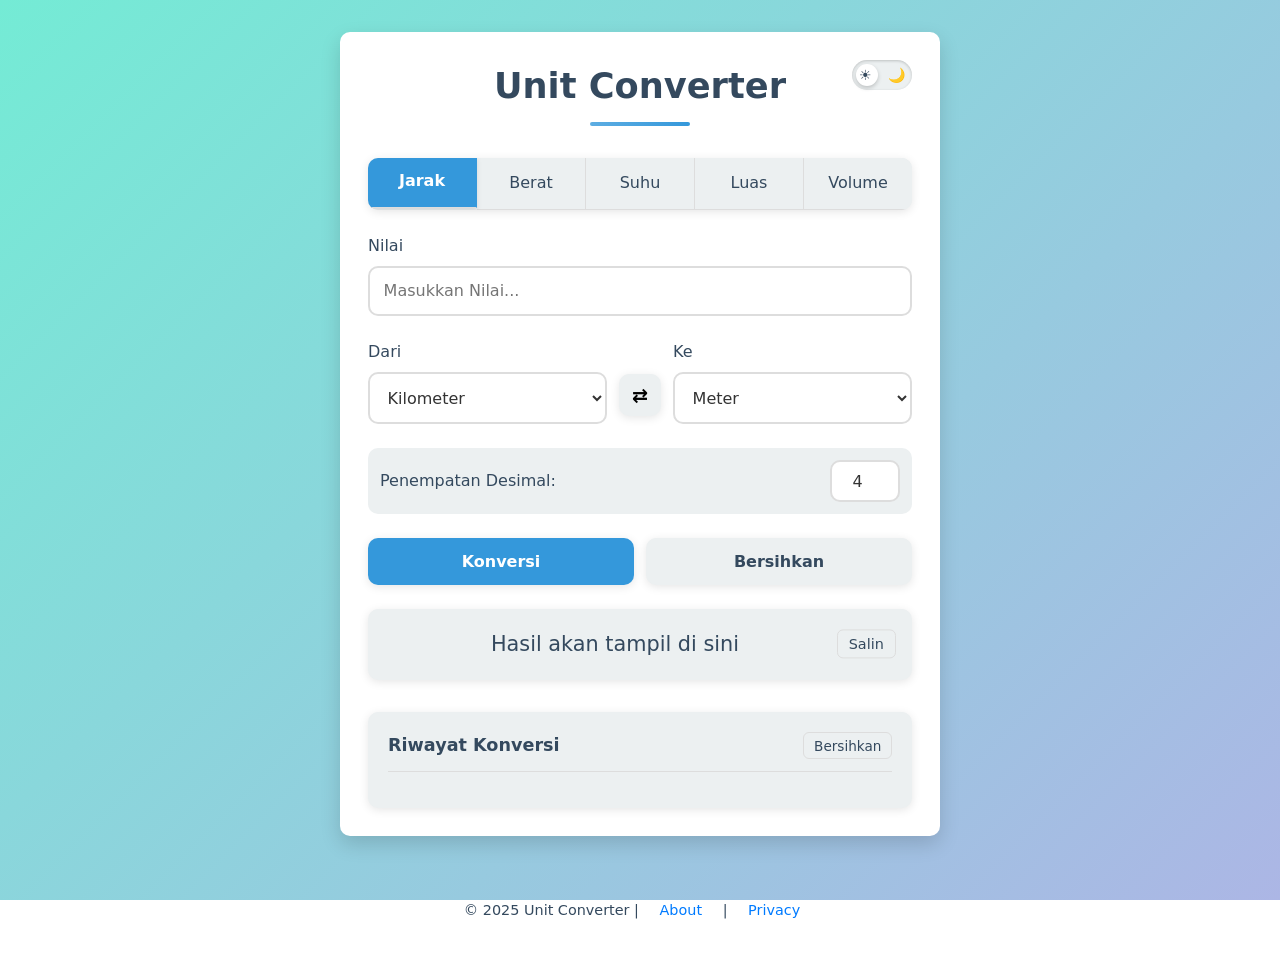
==== public/index.html @ 8bf294b3 "update about and privacy" ====
<!DOCTYPE html>
<html lang="en">
    <head>
        <meta charset="UTF-8">
        <meta name="viewport" content="width=device-width, initial-scale=1.0">
        <meta name="theme-color" content="#74ebd5">
        <meta name="description" content="Unit Converter - Convert between distance, weight, temperature, area, and volume units">
        <title>Unit Converter</title>
        <link rel="stylesheet" href="/style.css">
        <link rel="manifest" href="manifest.json">
        <link rel="icon" type="image/png" href="favicon.png">
    </head>
    <body>
        <div class="container">
            <header>
                <h1>Unit Converter</h1>
                <div class="theme-toggle-container">
                    <label class="theme-switch">
                        <input type="checkbox" id="themeToggle" onchange="toggleTheme()">
                        <span class="slider round"></span>
                        <span class="theme-icon light">☀️</span>
                        <span class="theme-icon dark">🌙</span>
                    </label>
                </div>
            </header>

            <div class="unit-tabs">
                <div class="unit-tab active" data-tab="distance">Jarak</div>
                <div class="unit-tab" data-tab="weight">Berat</div>
                <div class="unit-tab" data-tab="temperature">Suhu</div>
                <div class="unit-tab" data-tab="area">Luas</div>
                <div class="unit-tab" data-tab="volume">Volume</div>
            </div>
            
            <!-- Distance Converter -->
            <div class="converter-container active" id="distance-converter">
                <div class="input-group">
                    <label for="distanceValue">Nilai</label>
                    <input type="number" id="distanceValue" placeholder="Masukkan Nilai..." step="any">
                </div>

                <div class="units-row">
                    <div class="input-group">
                        <label for="distanceFromUnit">Dari</label>
                        <select id="distanceFromUnit">
                            <option value="km">Kilometer</option>
                            <option value="m">Meter</option>
                            <option value="cm">Sentimeter</option>
                            <option value="mm">Milimeter</option>
                            <option value="µm">Mikrometer</option>
                            <option value="nm">Nanometer</option>
                            <option value="mi">Mil</option>
                            <option value="nmi">Mil Laut</option>
                            <option value="yd">Yard</option>
                            <option value="ft">Kaki</option>
                            <option value="in">Inci</option>
                        </select>
                    </div>

                    <button class="swap-btn" onclick="swapUnits('distance')" aria-label="Tukar Unit">
                        <span class="swap-icon">⇄</span>
                    </button>

                    <div class="input-group">
                        <label for="distanceToUnit">Ke</label>
                        <select id="distanceToUnit">
                            <option value="km">Kilometer</option>
                            <option value="m" selected>Meter</option>
                            <option value="cm">Sentimeter</option>
                            <option value="mm">Milimeter</option>
                            <option value="µm">Mikrometer</option>
                            <option value="nm">Nanometer</option>
                            <option value="mi">Mil</option>
                            <option value="nmi">Mil Laut</option>
                            <option value="yd">Yard</option>
                            <option value="ft">Kaki</option>
                            <option value="in">Inci</option>
                        </select>
                    </div>
                </div>

                <div class="precision-control">
                    <label for="distancePrecision">Penempatan Desimal:</label>
                    <input type="number" id="distancePrecision" value="4" min="0" max="10">
                </div>

                <div class="button-group">
                    <button class="btn convert-btn" onclick="convert('distance')">Konversi</button>
                    <button class="btn clear-btn" onclick="clearInputs('distance')">Bersihkan</button>
                </div>

                <div class="result-container">
                    <div class="result" id="distanceResult">Hasil akan tampil di sini</div>
                    <button class="copy-btn" onclick="copyResult('distanceResult')">Salin</button>
                </div>

                <div class="history">
                    <div class="history-header">
                        <h3>Riwayat Konversi</h3>
                        <button class="clear-history-btn" onclick="clearHistory('distance')">Bersihkan</button>
                    </div>
                    <div id="distanceHistory" class="history-list"></div>
                </div>
            </div>

            <!-- Weight Converter -->
            <div class="converter-container" id="weight-converter">
                <div class="input-group">
                    <label for="weightValue">Nilai</label>
                    <input type="number" id="weightValue" placeholder="Masukkan Nilai..." step="any">
                </div>

                <div class="units-row">
                    <div class="input-group">
                        <label for="weightFromUnit">Dari</label>
                        <select id="weightFromUnit">
                            <option value="t">Ton</option>
                            <option value="kg">Kilogram</option>
                            <option value="g">Gram</option>
                            <option value="mg">Miligram</option>
                            <option value="lb">Pon</option>
                            <option value="oz">Ons</option>
                            <option value="st">Stone</option>
                            <option value="ct">Karat</option>
                            <option value="gr">Grain</option>
                        </select>
                    </div>

                    <button class="swap-btn" onclick="swapUnits('weight')" aria-label="Tukar Unit">
                        <span class="swap-icon">⇄</span>
                    </button>

                    <div class="input-group">
                        <label for="weightToUnit">Ke</label>
                        <select id="weightToUnit">
                            <option value="t">Ton</option>
                            <option value="kg" selected>Kilogram</option>
                            <option value="g">Gram</option>
                            <option value="mg">Miligram</option>
                            <option value="lb">Pon</option>
                            <option value="oz">Ons</option>
                            <option value="st">Stone</option>
                            <option value="ct">Karat</option>
                            <option value="gr">Grain</option>
                        </select>
                    </div>
                </div>

                <div class="precision-control">
                    <label for="weightPrecision">Penempatan Desimal:</label>
                    <input type="number" id="weightPrecision" value="4" min="0" max="10">
                </div>

                <div class="button-group">
                    <button class="btn convert-btn" onclick="convert('weight')">Konversi</button>
                    <button class="btn clear-btn" onclick="clearInputs('weight')">Bersihkan</button>
                </div>

                <div class="result-container">
                    <div class="result" id="weightResult">Hasil akan tampil di sini</div>
                    <button class="copy-btn" onclick="copyResult('weightResult')">Salin</button>
                </div>

                <div class="history">
                    <div class="history-header">
                        <h3>Riwayat Konversi</h3>
                        <button class="clear-history-btn" onclick="clearHistory('weight')">Bersihkan</button>
                    </div>
                    <div id="weightHistory" class="history-list"></div>
                </div>
            </div>

            <!-- Temperature Converter -->
            <div class="converter-container" id="temperature-converter">
                <div class="input-group">
                    <label for="temperatureValue">Nilai</label>
                    <input type="number" id="temperatureValue" placeholder="Masukkan Nilai..." step="any">
                </div>

                <div class="units-row">
                    <div class="input-group">
                        <label for="temperatureFromUnit">Dari</label>
                        <select id="temperatureFromUnit">
                            <option value="c">Celsius</option>
                            <option value="f">Fahrenheit</option>
                            <option value="k">Kelvin</option>
                        </select>
                    </div>

                    <button class="swap-btn" onclick="swapUnits('temperature')" aria-label="Tukar Unit">
                        <span class="swap-icon">⇄</span>
                    </button>

                    <div class="input-group">
                        <label for="temperatureToUnit">Ke</label>
                        <select id="temperatureToUnit">
                            <option value="c">Celsius</option>
                            <option value="f" selected>Fahrenheit</option>
                            <option value="k">Kelvin</option>
                        </select>
                    </div>
                </div>

                <div class="precision-control">
                    <label for="temperaturePrecision">Penempatan Desimal:</label>
                    <input type="number" id="temperaturePrecision" value="4" min="0" max="10">
                </div>

                <div class="button-group">
                    <button class="btn convert-btn" onclick="convert('temperature')">Konversi</button>
                    <button class="btn clear-btn" onclick="clearInputs('temperature')">Bersihkan</button>
                </div>

                <div class="result-container">
                    <div class="result" id="temperatureResult">Hasil akan tampil di sini</div>
                    <button class="copy-btn" onclick="copyResult('temperatureResult')">Salin</button>
                </div>

                <div class="history">
                    <div class="history-header">
                        <h3>Riwayat Konversi</h3>
                        <button class="clear-history-btn" onclick="clearHistory('temperature')">Bersihkan</button>
                    </div>
                    <div id="temperatureHistory" class="history-list"></div>
                </div>
            </div>

            <!-- Area Converter -->
            <div class="converter-container" id="area-converter">
                <div class="input-group">
                    <label for="areaValue">Nilai</label>
                    <input type="number" id="areaValue" placeholder="Masukkan Nilai..." step="any">
                </div>

                <div class="units-row">
                    <div class="input-group">
                        <label for="areaFromUnit">Dari</label>
                        <select id="areaFromUnit">
                            <option value="km2">Kilometer Persegi</option>
                            <option value="m2">Meter Persegi</option>
                            <option value="cm2">Sentimeter Persegi</option>
                            <option value="mm2">Milimeter Persegi</option>
                            <option value="ha">Hektar</option>
                            <option value="acre">Acre</option>
                            <option value="ft2">Kaki Persegi</option>
                            <option value="in2">Inci Persegi</option>
                            <option value="yd2">Yard Persegi</option>
                        </select>
                    </div>

                    <button class="swap-btn" onclick="swapUnits('area')" aria-label="Tukar Unit">
                        <span class="swap-icon">⇄</span>
                    </button>

                    <div class="input-group">
                        <label for="areaToUnit">Ke</label>
                        <select id="areaToUnit">
                            <option value="km2">Kilometer Persegi</option>
                            <option value="m2" selected>Meter Persegi</option>
                            <option value="cm2">Sentimeter Persegi</option>
                            <option value="mm2">Milimeter Persegi</option>
                            <option value="ha">Hektar</option>
                            <option value="acre">Acre</option>
                            <option value="ft2">Kaki Persegi</option>
                            <option value="in2">Inci Persegi</option>
                            <option value="yd2">Yard Persegi</option>
                        </select>
                    </div>
                </div>

                <div class="precision-control">
                    <label for="areaPrecision">Penempatan Desimal:</label>
                    <input type="number" id="areaPrecision" value="4" min="0" max="10">
                </div>

                <div class="button-group">
                    <button class="btn convert-btn" onclick="convert('area')">Konversi</button>
                    <button class="btn clear-btn" onclick="clearInputs('area')">Bersihkan</button>
                </div>

                <div class="result-container">
                    <div class="result" id="areaResult">Hasil akan tampil di sini</div>
                    <button class="copy-btn" onclick="copyResult('areaResult')">Salin</button>
                </div>

                <div class="history">
                    <div class="history-header">
                        <h3>Riwayat Konversi</h3>
                        <button class="clear-history-btn" onclick="clearHistory('area')">Bersihkan</button>
                    </div>
                    <div id="areaHistory" class="history-list"></div>
                </div>
            </div>

            <!-- Volume Converter -->
            <div class="converter-container" id="volume-converter">
                <div class="input-group">
                    <label for="volumeValue">Nilai</label>
                    <input type="number" id="volumeValue" placeholder="Masukkan Nilai..." step="any">
                </div>

                <div class="units-row">
                    <div class="input-group">
                        <label for="volumeFromUnit">Dari</label>
                        <select id="volumeFromUnit">
                            <option value="m3">Meter Kubik</option>
                            <option value="cm3">Sentimeter Kubik</option>
                            <option value="mm3">Milimeter Kubik</option>
                            <option value="l">Liter</option>
                            <option value="ml">Mililiter</option>
                            <option value="gal">Galon</option>
                            <option value="qt">Quart</option>
                            <option value="pt">Pint</option>
                            <option value="fl_oz">Ons Cair</option>
                        </select>
                    </div>

                    <button class="swap-btn" onclick="swapUnits('volume')" aria-label="Tukar Unit">
                        <span class="swap-icon">⇄</span>
                    </button>

                    <div class="input-group">
                        <label for="volumeToUnit">Ke</label>
                        <select id="volumeToUnit">
                            <option value="m3">Meter Kubik</option>
                            <option value="cm3">Sentimeter Kubik</option>
                            <option value="mm3">Milimeter Kubik</option>
                            <option value="l" selected>Liter</option>
                            <option value="ml">Mililiter</option>
                            <option value="gal">Galon</option>
                            <option value="qt">Quart</option>
                            <option value="pt">Pint</option>
                            <option value="fl_oz">Ons Cair</option>
                        </select>
                    </div>
                </div>

                <div class="precision-control">
                    <label for="volumePrecision">Penempatan Desimal:</label>
                    <input type="number" id="volumePrecision" value="4" min="0" max="10">
                </div>

                <div class="button-group">
                    <button class="btn convert-btn" onclick="convert('volume')">Konversi</button>
                    <button class="btn clear-btn" onclick="clearInputs('volume')">Bersihkan</button>
                </div>

                <div class="result-container">
                    <div class="result" id="volumeResult">Hasil akan tampil di sini</div>
                    <button class="copy-btn" onclick="copyResult('volumeResult')">Salin</button>
                </div>

                <div class="history">
                    <div class="history-header">
                        <h3>Riwayat Konversi</h3>
                        <button class="clear-history-btn" onclick="clearHistory('volume')">Bersihkan</button>
                    </div>
                    <div id="volumeHistory" class="history-list"></div>
                </div>
            </div>
        </div>

        <footer class="footer">
            <p>© 2025 Unit Converter | <a href="/public/about.html" class="footer-link">About</a> | <a href="/public/privacy.html" class="footer-link">Privacy</a></p>
        </footer>

        <script src="/script.js"></script>
    </body>
</html>
---- style.css ----
:root {
    /* Color palette */
    --primary: #3498db;
    --primary-dark: #2980b9;
    --primary-light: #5dade2;
    --secondary: #2ecc71;
    --secondary-dark: #27ae60;
    --light: #ecf0f1;
    --light-hover: #dce3e3;
    --dark: #34495e;
    --dark-hover: #2c3e50;
    --danger: #e74c3c;
    --warning: #f39c12;
    --success: #27ae60;
    
    /* Component styling */
    --radius: 10px;
    --radius-sm: 6px;
    --shadow: 0 8px 20px rgba(0, 0, 0, 0.15);
    --shadow-sm: 0 2px 10px rgba(0, 0, 0, 0.1);
    --transition: all 0.3s ease;
    
    /* Backgrounds and text */
    --body-bg: linear-gradient(135deg, #74ebd5, #acb6e5);
    --container-bg: #ffffff;
    --text-color: #333333;
    --border-color: #dddddd;
    --card-shadow: 0 4px 12px rgba(0, 0, 0, 0.08);
    --focus-ring: 0 0 0 3px rgba(52, 152, 219, 0.4);
}

.dark-theme {
    --primary: #5dade2;
    --primary-dark: #3498db;
    --primary-light: #85c1e9;
    --secondary: #2ecc71;
    --secondary-dark: #27ae60;
    --light: #2c3e50;
    --light-hover: #34495e;
    --dark: #ecf0f1;
    --dark-hover: #bdc3c7;
    --body-bg: linear-gradient(135deg, #1a1a2e, #16213e);
    --container-bg: #242c3b;
    --text-color: #f1f1f1;
    --border-color: #4a5568;
    --card-shadow: 0 4px 12px rgba(0, 0, 0, 0.2);
    --focus-ring: 0 0 0 3px rgba(93, 173, 226, 0.5);
}

/* Core styling */
* {
    box-sizing: border-box;
    margin: 0;
    padding: 0;
    font-family: 'Segoe UI', system-ui, -apple-system, sans-serif;
}

html {
    font-size: 16px;
    scroll-behavior: smooth;
}

body {
    background: var(--body-bg);
    background-attachment: fixed;
    min-height: 100vh;
    padding: 2rem 1rem;
    display: flex;
    flex-direction: column;
    justify-content: center;
    align-items: center;
    color: var(--text-color);
    line-height: 1.5;
    transition: background 0.5s ease;
}

.container {
    background-color: var(--container-bg);
    border-radius: var(--radius);
    box-shadow: var(--shadow);
    width: 100%;
    max-width: 600px;
    padding: 1.75rem;
    margin-bottom: 1.5rem;
    transition: background-color 0.3s ease, box-shadow 0.3s ease;
}

/* Header styling */
header {
    display: flex;
    justify-content: space-between;
    align-items: center;
    margin-bottom: 2rem;
    position: relative;
}

h1 {
    color: var(--dark);
    text-align: center;
    font-size: 2.2rem;
    position: relative;
    padding-bottom: 0.8rem;
    margin: 0 auto;
    font-weight: 600;
    transition: color 0.3s ease;
}

h1::after {
    content: '';
    position: absolute;
    bottom: 0;
    left: 50%;
    transform: translateX(-50%);
    width: 100px;
    height: 4px;
    background: linear-gradient(90deg, var(--primary-light), var(--primary));
    border-radius: 2px;
    transition: background 0.3s ease;
}

/* Theme Toggle Switch */
.theme-toggle-container {
    position: absolute;
    right: 0;
    top: 0;
}

.theme-switch {
    position: relative;
    display: inline-block;
    width: 60px;
    height: 30px;
}

.theme-switch input {
    opacity: 0;
    width: 0;
    height: 0;
}

.slider {
    position: absolute;
    cursor: pointer;
    top: 0;
    left: 0;
    right: 0;
    bottom: 0;
    background-color: var(--light);
    transition: .4s;
    box-shadow: inset 0 1px 3px rgba(0, 0, 0, 0.2);
}

.slider:before {
    position: absolute;
    content: "";
    height: 22px;
    width: 22px;
    left: 4px;
    bottom: 4px;
    background-color: white;
    transition: .4s;
    box-shadow: 0 2px 4px rgba(0, 0, 0, 0.2);
}

input:checked + .slider {
    background-color: var(--dark-hover);
}

input:focus + .slider {
    box-shadow: inset 0 1px 3px rgba(0, 0, 0, 0.2), var(--focus-ring);
}

input:checked + .slider:before {
    transform: translateX(30px);
}

.slider.round {
    border-radius: 34px;
}

.slider.round:before {
    border-radius: 50%;
}

.theme-icon {
    position: absolute;
    top: 50%;
    transform: translateY(-50%);
    z-index: 1;
    font-size: 14px;
    pointer-events: none;
}

.theme-icon.light {
    left: 7px;
}

.theme-icon.dark {
    right: 7px;
}

/* Tabs styling */
.unit-tabs {
    display: flex;
    margin-bottom: 1.5rem;
    border-radius: var(--radius);
    overflow: hidden;
    background-color: var(--light);
    box-shadow: var(--shadow-sm);
    flex-wrap: wrap;
}

.unit-tab {
    flex: 1;
    padding: 0.85rem 0.5rem;
    text-align: center;
    background-color: var(--light);
    cursor: pointer;
    transition: all 0.2s ease;
    min-width: 80px;
    color: var(--dark);
    border-right: 1px solid var(--border-color);
    border-bottom: 1px solid var(--border-color);
    font-weight: 500;
    user-select: none;
}

.unit-tab:last-child {
    border-right: none;
}

.unit-tab:hover {
    background-color: var(--light-hover);
}

.unit-tab.active {
    background-color: var(--primary);
    color: white;
    font-weight: 600;
    border-right-color: var(--primary);
    box-shadow: 0 3px 5px rgba(0, 0, 0, 0.1);
    transform: translateY(-2px);
}

/* Converter container styling */
.converter-container {
    display: none;
    animation: fadeIn 0.3s ease-in-out;
}

@keyframes fadeIn {
    from {
        opacity: 0;
        transform: translateY(10px);
    }
    to {
        opacity: 1;
        transform: translateY(0);
    }
}

.converter-container.active {
    display: block;
}

/* Form elements styling */
.input-group {
    margin-bottom: 1.5rem;
}

.units-row {
    display: flex;
    align-items: flex-end;
    gap: 12px;
    margin-bottom: 1.5rem;
}

.units-row .input-group {
    flex: 1;
    margin-bottom: 0;
}

.swap-btn {
    background-color: var(--light);
    border: none;
    border-radius: var(--radius);
    width: 42px;
    height: 42px;
    display: flex;
    justify-content: center;
    align-items: center;
    cursor: pointer;
    transition: all 0.2s ease;
    align-self: flex-end;
    margin-bottom: 0.5rem;
    box-shadow: var(--shadow-sm);
}

.swap-btn:hover {
    background-color: var(--primary-light);
    color: white;
    transform: scale(1.05);
}

.swap-btn:active {
    transform: scale(0.95);
}

.swap-icon {
    font-size: 1.2rem;
    font-weight: bold;
}

label {
    display: block;
    margin-bottom: 0.5rem;
    color: var(--dark);
    font-weight: 500;
    transition: color 0.3s ease;
}

select, input {
    width: 100%;
    padding: 0.85rem;
    border: 2px solid var(--border-color);
    border-radius: var(--radius);
    font-size: 1rem;
    transition: all 0.2s ease;
    background-color: var(--container-bg);
    color: var(--text-color);
}

select:hover, input:hover {
    border-color: var(--primary-light);
}

select:focus, input:focus {
    outline: none;
    border-color: var(--primary);
    box-shadow: var(--focus-ring);
}

/* Button styling */
.button-group {
    display: flex;
    gap: 12px;
    margin-bottom: 1.5rem;
}

.btn {
    flex: 1;
    padding: 0.85rem;
    border: none;
    border-radius: var(--radius);
    font-size: 1rem;
    font-weight: 600;
    cursor: pointer;
    transition: all 0.2s ease;
    display: flex;
    justify-content: center;
    align-items: center;
    box-shadow: var(--shadow-sm);
}

.btn:hover {
    transform: translateY(-2px);
    box-shadow: 0 5px 15px rgba(0, 0, 0, 0.1);
}

.btn:active {
    transform: translateY(1px);
    box-shadow: 0 2px 5px rgba(0, 0, 0, 0.1);
}

.convert-btn {
    background-color: var(--primary);
    color: white;
}

.convert-btn:hover {
    background-color: var(--primary-dark);
}

.clear-btn {
    background-color: var(--light);
    color: var(--dark);
}

.clear-btn:hover {
    background-color: var(--light-hover);
}

/* Precision control styling */
.precision-control {
    display: flex;
    align-items: center;
    gap: 12px;
    margin-bottom: 1.5rem;
    background-color: var(--light);
    padding: 0.75rem;
    border-radius: var(--radius);
}

.precision-control label {
    margin-bottom: 0;
    margin-right: 0;
    flex-grow: 1;
    white-space: nowrap;
}

.precision-control input {
    width: 70px;
    text-align: center;
    padding: 0.6rem;
}

/* Result container styling */
.result-container {
    margin-bottom: 2rem;
    padding: 1.25rem;
    background-color: var(--light);
    border-radius: var(--radius);
    position: relative;
    min-height: 70px;
    display: flex;
    align-items: center;
    justify-content: center;
    transition: all 0.3s ease;
    box-shadow: var(--shadow-sm);
}

.result-container.success-flash {
    background-color: rgba(46, 204, 113, 0.2);
    animation: successPulse 1s ease;
}

.result-container.error-flash {
    background-color: rgba(231, 76, 60, 0.2);
    animation: errorPulse 1s ease;
}

@keyframes successPulse {
    0% { background-color: var(--light); }
    50% { background-color: rgba(46, 204, 113, 0.2); }
    100% { background-color: var(--light); }
}

@keyframes errorPulse {
    0% { background-color: var(--light); }
    50% { background-color: rgba(231, 76, 60, 0.2); }
    100% { background-color: var(--light); }
}

.result {
    font-size: 1.3rem;
    color: var(--dark);
    text-align: center;
    font-weight: 500;
    word-break: break-word;
    padding-right: 50px; /* Space for the copy button */
    transition: color 0.3s ease;
}

.result-value {
    font-weight: 700;
    color: var(--primary);
}

.result-unit {
    font-weight: 400;
    font-size: 0.9em;
}

.copy-btn {
    position: absolute;
    top: 50%;
    right: 1rem;
    transform: translateY(-50%);
    background-color: transparent;
    border: 1px solid var(--border-color);
    cursor: pointer;
    color: var(--dark);
    font-size: 0.9rem;
    padding: 0.35rem 0.7rem;
    border-radius: var(--radius-sm);
    transition: all 0.2s ease;
}

.copy-btn:hover {
    background-color: var(--primary);
    color: white;
    border-color: var(--primary);
}

.copy-btn:active {
    transform: translateY(-50%) scale(0.95);
}

.copy-btn.copied {
    background-color: var(--secondary);
    color: white;
    border-color: var(--secondary);
}

/* Error formatting */
.error {
    color: var(--danger);
    font-weight: 500;
}

/* History section styling */
.history {
    padding: 1.25rem;
    background-color: var(--light);
    border-radius: var(--radius);
    max-height: 250px;
    overflow-y: auto;
    scrollbar-width: thin;
    scrollbar-color: var(--primary) var(--light);
    box-shadow: var(--shadow-sm);
    transition: background-color 0.3s ease;
}

/* Custom scrollbar */
.history::-webkit-scrollbar {
    width: 8px;
}

.history::-webkit-scrollbar-track {
    background: var(--light);
    border-radius: 10px;
}

.history::-webkit-scrollbar-thumb {
    background-color: var(--primary);
    border-radius: 10px;
    border: 2px solid var(--light);
}

.history-header {
    display: flex;
    justify-content: space-between;
    align-items: center;
    margin-bottom: 1rem;
    padding-bottom: 0.75rem;
    border-bottom: 1px solid var(--border-color);
}

.history h3 {
    color: var(--dark);
    font-size: 1.1rem;
    margin: 0;
    transition: color 0.3s ease;
}

.clear-history-btn {
    background-color: transparent;
    border: 1px solid var(--border-color);
    color: var(--dark);
    border-radius: var(--radius-sm);
    padding: 0.3rem 0.6rem;
    font-size: 0.85rem;
    cursor: pointer;
    transition: all 0.2s ease;
}

.clear-history-btn:hover {
    background-color: var(--danger);
    color: white;
    border-color: var(--danger);
}

.history-list {
    display: flex;
    flex-direction: column;
    gap: 0.7rem;
}

.history-item {
    padding: 0.85rem;
    background-color: var(--container-bg);
    border-radius: calc(var(--radius) - 2px);
    font-size: 0.95rem;
    border-left: 4px solid var(--primary);
    display: flex;
    justify-content: space-between;
    align-items: center;
    box-shadow: 0 2px 5px rgba(0, 0, 0, 0.05);
    transition: all 0.2s ease;
}

.history-item:hover {
    box-shadow: 0 3px 10px rgba(0, 0, 0, 0.08);
    transform: translateX(3px);
}

.reuse-btn {
    background-color: var(--primary);
    color: white;
    border: none;
    border-radius: var(--radius-sm);
    padding: 0.25rem 0.6rem;
    font-size: 0.85rem;
    cursor: pointer;
    transition: all 0.2s ease;
    margin-left: 0.5rem;
    white-space: nowrap;
}

.reuse-btn:hover {
    background-color: var(--primary-dark);
    transform: scale(1.05);
}

.reuse-btn:active {
    transform: scale(0.95);
}

/* Footer styling */
.footer {
    text-align: center;
    margin-top: 1rem;
    padding: 1rem;
    font-size: 0.9rem;
    color: var(--dark);
    width: 100%;
    max-width: 600px;
}

.footer-link {
    color: var(--primary);
    text-decoration: none;
    transition: color 0.2s ease;
}

.footer-link:hover {
    color: var(--primary-dark);
    text-decoration: underline;
}

/* Responsive design */
@media (max-width: 500px) {
    html {
        font-size: 15px;
    }
    
    body {
        padding: 1rem 0.75rem;
    }
    
    .container {
        padding: 1.25rem;
    }
    
    h1 {
        font-size: 1.8rem;
    }
    
    .unit-tabs {
        flex-wrap: wrap;
    }
    
    .unit-tab {
        min-width: 33.33%;
        padding: 0.75rem 0.5rem;
        border-bottom: 1px solid var(--border-color);
    }
    
    .units-row {
        flex-direction: column;
        gap: 1rem;
    }
    
    .swap-btn {
        align-self: center;
        margin: 0.5rem 0;
        transform: rotate(90deg);
    }
    
    .swap-btn:hover {
        transform: rotate(90deg) scale(1.05);
    }
    
    .button-group {
        flex-direction: column;
    }
    
    .precision-control {
        flex-direction: column;
        align-items: flex-start;
    }
    
    .precision-control input {
        width: 100%;
    }
    
    .result {
        font-size: 1.1rem;
        padding-right: 0;
        padding-bottom: 2.5rem;
    }
    
    .copy-btn {
        top: auto;
        bottom: 0.75rem;
        right: 50%;
        transform: translateX(50%);
        width: 95%;
        padding: 0.5rem;
        text-align: center;
    }
    
    .history-item {
        flex-direction: column;
        align-items: flex-start;
        gap: 0.75rem;
    }
    
    .reuse-btn {
        align-self: flex-end;
    }
}

/* Accessibility improvements */
@media (prefers-reduced-motion: reduce) {
    * {
        transition: none !important;
        animation: none !important;
    }
}

/* Focus styles for keyboard navigation */
button:focus-visible,
input:focus-visible,
select:focus-visible {
    outline: 2px solid var(--primary);
    outline-offset: 2px;
}

/* Print styles */
@media print {
    body {
        background: white;
        padding: 0;
    }
    
    .container {
        box-shadow: none;
        max-width: 100%;
    }
    
    .theme-toggle-container,
    .history,
    .clear-btn,
    .copy-btn {
        display: none;
    }
}

.about-container {
    max-width: 900px;
    margin: 0 auto;
    padding: 2rem;
    line-height: 1.6;
    font-family: 'Segoe UI', Tahoma, Geneva, Verdana, sans-serif;
}
  
.hero-section {
    display: flex;
    align-items: center;
    gap: 2rem;
    margin-bottom: 2rem;
    flex-wrap: wrap;
    position: relative;
}
  
.creator-photo {
    width: 200px;
    height: 200px;
    border-radius: 50%;
    object-fit: cover;
    box-shadow: 0 8px 20px rgba(0, 0, 0, 0.15);
    transition: transform 0.3s ease, box-shadow 0.3s ease;
    border: 5px solid #fff;
    position: relative;
    z-index: 2;
}
  
.creator-photo:hover {
    transform: scale(1.05) rotate(5deg);
    box-shadow: 0 12px 28px rgba(0, 0, 0, 0.25);
}
  
.photo-decoration {
    position: absolute;
    width: 220px;
    height: 220px;
    border-radius: 50%;
    background: linear-gradient(45deg, #ffcc00, #ff6b6b, #8a2be2, #00bfff);
    left: -10px;
    top: -10px;
    z-index: 1;
    animation: gradient-rotate 8s linear infinite;
}
  
@keyframes gradient-rotate {
    0% { transform: rotate(0deg); }
    100% { transform: rotate(360deg); }
}
  
.hero-text {
    flex: 1;
    min-width: 300px;
}
  
.page-title {
    font-size: 2.5rem;
    background: linear-gradient(45deg, #ff6b6b, #8a2be2);
    -webkit-background-clip: text;
    background-clip: text;
    color: transparent;
    margin-bottom: 2rem;
}
  
.quote-container {
    display: grid;
    grid-template-columns: repeat(auto-fit, minmax(280px, 1fr));
    gap: 1.5rem;
    margin: 2rem 0;
}
  
.quote-box {
    background-color: #f8f9fa;
    border-left: 4px solid #ff6b6b;
    padding: 1.5rem;
    border-radius: 8px;
    box-shadow: 0 4px 12px rgba(0, 0, 0, 0.08);
    transition: transform 0.3s ease, box-shadow 0.3s ease;
    position: relative;
    overflow: hidden;
}
  
.quote-box:nth-child(2n) {
    border-left-color: #00bfff;
}
  
.quote-box:nth-child(3n) {
    border-left-color: #8a2be2;
}
  
.quote-box:nth-child(4n) {
    border-left-color: #ffcc00;
}
  
.quote-box:hover {
    transform: translateY(-8px);
    box-shadow: 0 8px 20px rgba(0, 0, 0, 0.15);
}
  
.quote-box::before {
    content: '';
    position: absolute;
    top: -15px;
    left: 10px;
    font-size: 5rem;
    color: rgba(0, 0, 0, 0.05);
    font-family: Georgia, serif;
}
  
.section-title {
    font-size: 1.8rem;
    color: #333;
    margin-top: 3rem;
    margin-bottom: 1.5rem;
    position: relative;
    display: inline-block;
}
  
.section-title::after {
    content: '';
    position: absolute;
    bottom: -8px;
    left: 0;
    width: 100%;
    height: 3px;
    background: linear-gradient(to right, #ff6b6b, #8a2be2);
    border-radius: 3px;
}
  
.footer-section {
    margin-top: 4rem;
    padding-top: 2rem;
    border-top: 1px solid #e9ecef;
    text-align: center;
}
  
.footer-link {
    display: inline-flex;
    align-items: center;
    text-decoration: none;
    color: #007bff;
    font-weight: 500;
    transition: color 0.2s ease, transform 0.2s ease;
    padding: 0.5rem 1rem;
}
  
.footer-link:hover {
    color: #0056b3;
    transform: translateX(-5px);
}
  
.footer-link svg {
    margin-right: 0.5rem;
}
  
.contact-buttons {
    display: flex;
    gap: 1rem;
    margin-top: 1.5rem;
    justify-content: center;
    flex-wrap: wrap;
}
  
.contact-button {
    display: inline-flex;
    align-items: center;
    padding: 0.75rem 1.5rem;
    border-radius: 30px;
    background-color: #007bff;
    color: white;
    text-decoration: none;
    font-weight: 500;
    transition: all 0.3s ease;
    box-shadow: 0 4px 10px rgba(0, 123, 255, 0.3);
}
  
.contact-button:hover {
    background-color: #0056b3;
    transform: translateY(-3px);
    box-shadow: 0 6px 12px rgba(0, 123, 255, 0.4);
}
  
.contact-button svg {
    margin-right: 0.5rem;
}
  
.fun-fact {
    background-color: #fff4e6;
    padding: 1.5rem;
    border-radius: 10px;
    margin: 2rem 0;
    box-shadow: 0 4px 15px rgba(0, 0, 0, 0.08);
    position: relative;
    border-left: 5px solid #ffcc00;
}
  
.fun-fact-label {
    position: absolute;
    top: -12px;
    left: 20px;
    background-color: #ffcc00;
    color: #333;
    padding: 0.25rem 1rem;
    border-radius: 15px;
    font-weight: bold;
    font-size: 0.9rem;
}
  
.skills-container {
    display: flex;
    flex-wrap: wrap;
    gap: 1rem;
    margin: 1.5rem 0;
}
  
.skill-badge {
    background-color: #e9ecef;
    padding: 0.5rem 1rem;
    border-radius: 20px;
    font-size: 0.9rem;
    transition: all 0.2s ease;
    cursor: default;
}
  
.skill-badge:hover {
    background-color: #007bff;
    color: white;
    transform: scale(1.05);
}
  
.random-fact-btn {
    background-color: #8a2be2;
    color: white;
    border: none;
    padding: 0.75rem 1.5rem;
    border-radius: 30px;
    font-weight: 500;
    cursor: pointer;
    transition: all 0.3s ease;
    display: block;
    margin: 2rem auto;
    box-shadow: 0 4px 10px rgba(138, 43, 226, 0.3);
}
  
.random-fact-btn:hover {
    background-color: #7823c7;
    transform: translateY(-3px);
    box-shadow: 0 6px 12px rgba(138, 43, 226, 0.4);
}
  
.hobby-section {
    background-color: #f0f7ff;
    border-radius: 10px;
    padding: 1.5rem;
    margin: 2rem 0;
    box-shadow: 0 4px 15px rgba(0, 0, 0, 0.05);
}
  
.hobby-list {
    display: flex;
    flex-wrap: wrap;
    gap: 1rem;
    margin-top: 1rem;
}
  
.hobby-item {
    display: flex;
    align-items: center;
    background-color: white;
    padding: 0.75rem 1rem;
    border-radius: 8px;
    box-shadow: 0 2px 5px rgba(0, 0, 0, 0.05);
    font-size: 0.9rem;
}
  
.hobby-item span {
    margin-right: 0.5rem;
    font-size: 1.2rem;
}
  
.achievement-ticker {
    background-color: #333;
    color: white;
    padding: 0.75rem;
    overflow: hidden;
    position: relative;
    margin: 3rem 0;
    border-radius: 5px;
}
  
.ticker-content {
    display: inline-block;
    white-space: nowrap;
    animation: ticker 20s linear infinite;
}
  
@keyframes ticker {
    0% { transform: translateX(100%); }
    100% { transform: translateX(-100%); }
}
  
.ticker-item {
    display: inline-block;
    margin: 0 2rem;
}
  
.fun-meter {
    background-color: #f8f9fa;
    height: 30px;
    border-radius: 15px;
    overflow: hidden;
    margin: 2rem 0;
    position: relative;
}
  
.fun-meter-fill {
    height: 100%;
    width: 85%;
    background: linear-gradient(to right, #007bff, #8a2be2);
    border-radius: 15px;
    transition: width 1.5s ease;
}
  
.fun-meter-label {
    position: absolute;
    top: 50%;
    left: 50%;
    transform: translate(-50%, -50%);
    color: white;
    font-weight: bold;
    text-shadow: 1px 1px 2px rgba(0, 0, 0, 0.3);
    white-space: nowrap;
}
  
@media (max-width: 768px) {
    .hero-section {
      flex-direction: column;
      text-align: center;
    }
    
    .page-title {
      text-align: center;
    }
    
    .section-title {
      display: block;
      text-align: center;
    }
    
    .section-title::after {
      left: 50%;
      transform: translateX(-50%);
      width: 50%;
    }
}
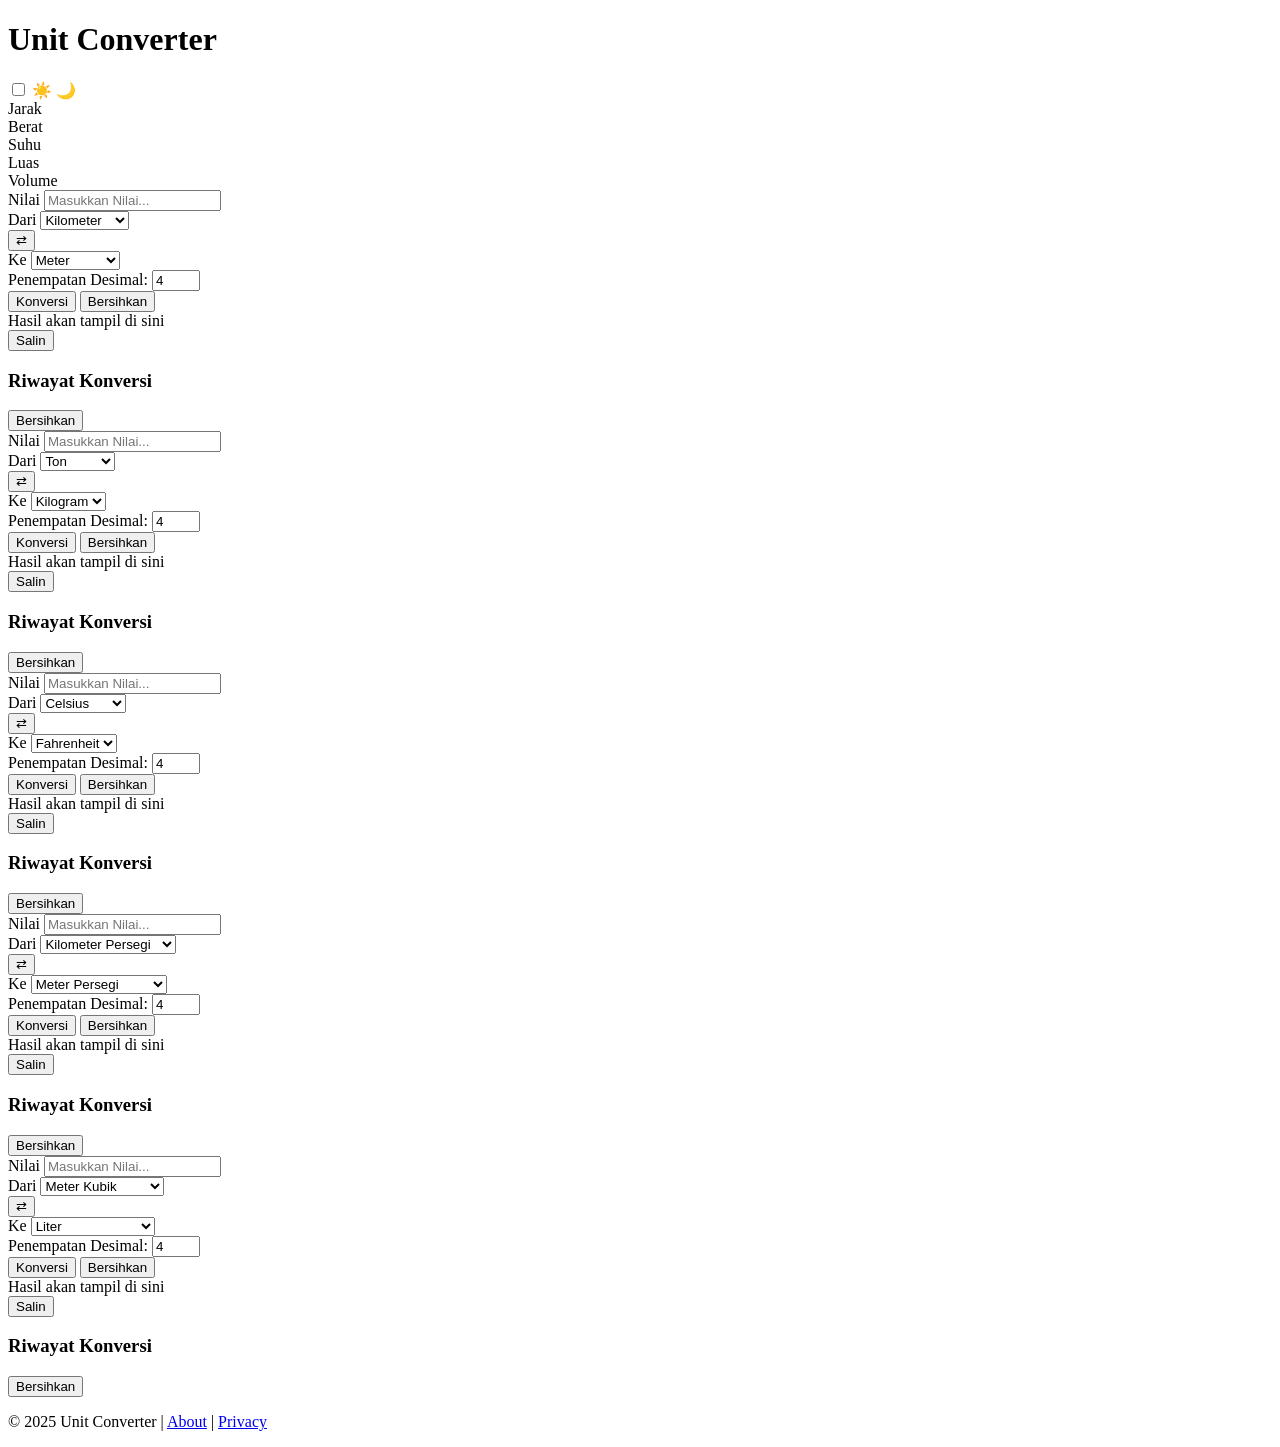
==== commit 22f29335: "fix bug" ====
--- a/public/index.html
+++ b/public/index.html
@@ -6,7 +6,7 @@
         <meta name="theme-color" content="#74ebd5">
         <meta name="description" content="Unit Converter - Convert between distance, weight, temperature, area, and volume units">
         <title>Unit Converter</title>
-        <link rel="stylesheet" href="/style.css">
+        <link rel="stylesheet" href="style\style.css">
         <link rel="manifest" href="manifest.json">
         <link rel="icon" type="image/png" href="favicon.png">
     </head>
@@ -364,6 +364,6 @@
             <p>© 2025 Unit Converter | <a href="/public/about.html" class="footer-link">About</a> | <a href="/public/privacy.html" class="footer-link">Privacy</a></p>
         </footer>
 
-        <script src="/script.js"></script>
+        <script src="script\script.js"></script>
     </body>
 </html>
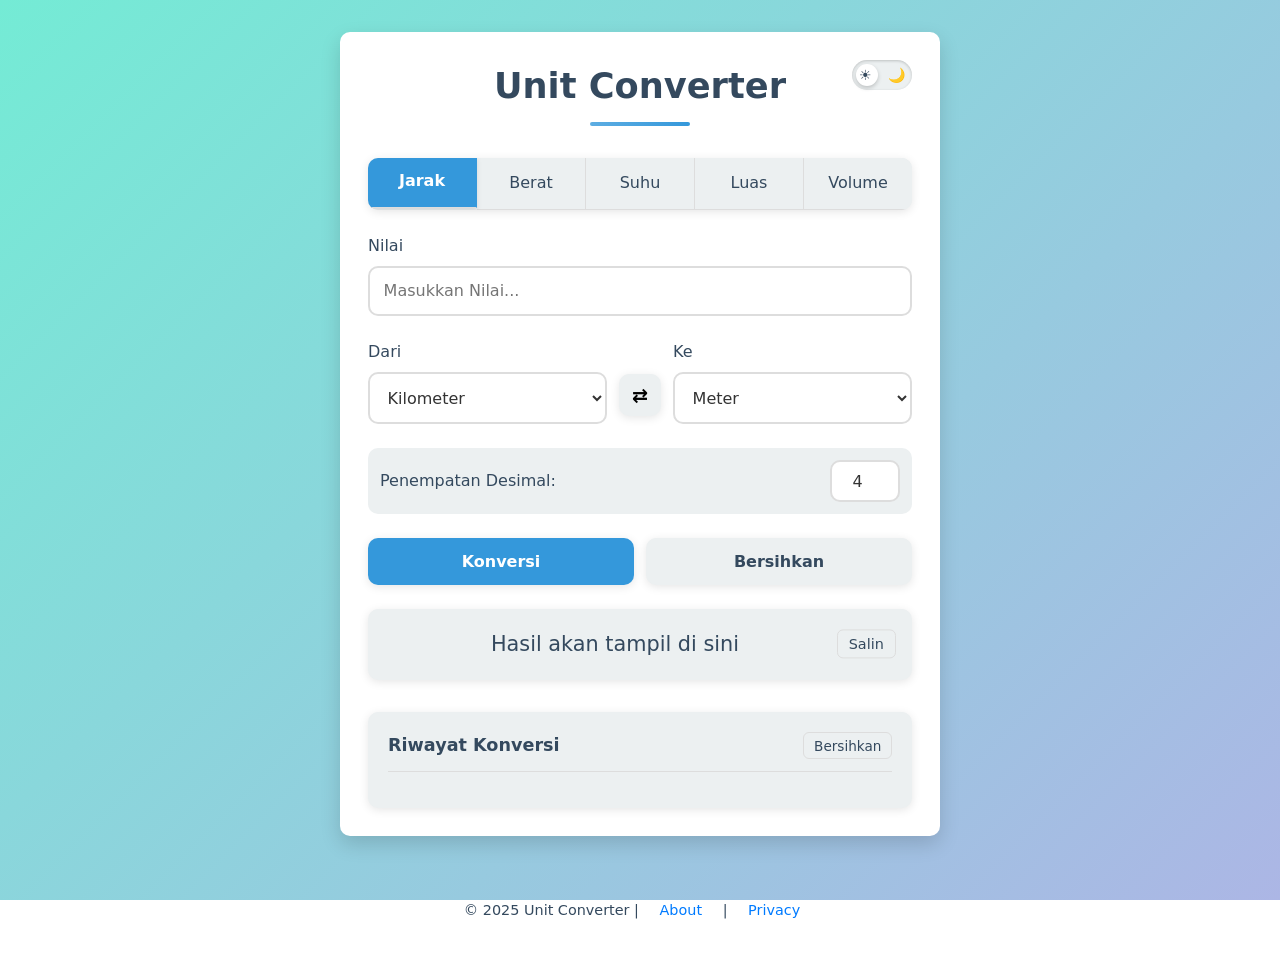
==== commit 5b543167: "fix bug 3" ====
--- a/public/index.html
+++ b/public/index.html
@@ -6,7 +6,7 @@
         <meta name="theme-color" content="#74ebd5">
         <meta name="description" content="Unit Converter - Convert between distance, weight, temperature, area, and volume units">
         <title>Unit Converter</title>
-        <link rel="stylesheet" href="style\style.css">
+        <link rel="stylesheet" href="style.css">
         <link rel="manifest" href="manifest.json">
         <link rel="icon" type="image/png" href="favicon.png">
     </head>
@@ -364,6 +364,6 @@
             <p>© 2025 Unit Converter | <a href="/public/about.html" class="footer-link">About</a> | <a href="/public/privacy.html" class="footer-link">Privacy</a></p>
         </footer>
 
-        <script src="script\script.js"></script>
+        <script src="script.js"></script>
     </body>
 </html>
--- a/public/style.css
+++ b/public/style.css
@@ -0,0 +1,1115 @@
+:root {
+    /* Color palette */
+    --primary: #3498db;
+    --primary-dark: #2980b9;
+    --primary-light: #5dade2;
+    --secondary: #2ecc71;
+    --secondary-dark: #27ae60;
+    --light: #ecf0f1;
+    --light-hover: #dce3e3;
+    --dark: #34495e;
+    --dark-hover: #2c3e50;
+    --danger: #e74c3c;
+    --warning: #f39c12;
+    --success: #27ae60;
+    
+    /* Component styling */
+    --radius: 10px;
+    --radius-sm: 6px;
+    --shadow: 0 8px 20px rgba(0, 0, 0, 0.15);
+    --shadow-sm: 0 2px 10px rgba(0, 0, 0, 0.1);
+    --transition: all 0.3s ease;
+    
+    /* Backgrounds and text */
+    --body-bg: linear-gradient(135deg, #74ebd5, #acb6e5);
+    --container-bg: #ffffff;
+    --text-color: #333333;
+    --border-color: #dddddd;
+    --card-shadow: 0 4px 12px rgba(0, 0, 0, 0.08);
+    --focus-ring: 0 0 0 3px rgba(52, 152, 219, 0.4);
+}
+
+.dark-theme {
+    --primary: #5dade2;
+    --primary-dark: #3498db;
+    --primary-light: #85c1e9;
+    --secondary: #2ecc71;
+    --secondary-dark: #27ae60;
+    --light: #2c3e50;
+    --light-hover: #34495e;
+    --dark: #ecf0f1;
+    --dark-hover: #bdc3c7;
+    --body-bg: linear-gradient(135deg, #1a1a2e, #16213e);
+    --container-bg: #242c3b;
+    --text-color: #f1f1f1;
+    --border-color: #4a5568;
+    --card-shadow: 0 4px 12px rgba(0, 0, 0, 0.2);
+    --focus-ring: 0 0 0 3px rgba(93, 173, 226, 0.5);
+}
+
+/* Core styling */
+* {
+    box-sizing: border-box;
+    margin: 0;
+    padding: 0;
+    font-family: 'Segoe UI', system-ui, -apple-system, sans-serif;
+}
+
+html {
+    font-size: 16px;
+    scroll-behavior: smooth;
+}
+
+body {
+    background: var(--body-bg);
+    background-attachment: fixed;
+    min-height: 100vh;
+    padding: 2rem 1rem;
+    display: flex;
+    flex-direction: column;
+    justify-content: center;
+    align-items: center;
+    color: var(--text-color);
+    line-height: 1.5;
+    transition: background 0.5s ease;
+}
+
+.container {
+    background-color: var(--container-bg);
+    border-radius: var(--radius);
+    box-shadow: var(--shadow);
+    width: 100%;
+    max-width: 600px;
+    padding: 1.75rem;
+    margin-bottom: 1.5rem;
+    transition: background-color 0.3s ease, box-shadow 0.3s ease;
+}
+
+/* Header styling */
+header {
+    display: flex;
+    justify-content: space-between;
+    align-items: center;
+    margin-bottom: 2rem;
+    position: relative;
+}
+
+h1 {
+    color: var(--dark);
+    text-align: center;
+    font-size: 2.2rem;
+    position: relative;
+    padding-bottom: 0.8rem;
+    margin: 0 auto;
+    font-weight: 600;
+    transition: color 0.3s ease;
+}
+
+h1::after {
+    content: '';
+    position: absolute;
+    bottom: 0;
+    left: 50%;
+    transform: translateX(-50%);
+    width: 100px;
+    height: 4px;
+    background: linear-gradient(90deg, var(--primary-light), var(--primary));
+    border-radius: 2px;
+    transition: background 0.3s ease;
+}
+
+/* Theme Toggle Switch */
+.theme-toggle-container {
+    position: absolute;
+    right: 0;
+    top: 0;
+}
+
+.theme-switch {
+    position: relative;
+    display: inline-block;
+    width: 60px;
+    height: 30px;
+}
+
+.theme-switch input {
+    opacity: 0;
+    width: 0;
+    height: 0;
+}
+
+.slider {
+    position: absolute;
+    cursor: pointer;
+    top: 0;
+    left: 0;
+    right: 0;
+    bottom: 0;
+    background-color: var(--light);
+    transition: .4s;
+    box-shadow: inset 0 1px 3px rgba(0, 0, 0, 0.2);
+}
+
+.slider:before {
+    position: absolute;
+    content: "";
+    height: 22px;
+    width: 22px;
+    left: 4px;
+    bottom: 4px;
+    background-color: white;
+    transition: .4s;
+    box-shadow: 0 2px 4px rgba(0, 0, 0, 0.2);
+}
+
+input:checked + .slider {
+    background-color: var(--dark-hover);
+}
+
+input:focus + .slider {
+    box-shadow: inset 0 1px 3px rgba(0, 0, 0, 0.2), var(--focus-ring);
+}
+
+input:checked + .slider:before {
+    transform: translateX(30px);
+}
+
+.slider.round {
+    border-radius: 34px;
+}
+
+.slider.round:before {
+    border-radius: 50%;
+}
+
+.theme-icon {
+    position: absolute;
+    top: 50%;
+    transform: translateY(-50%);
+    z-index: 1;
+    font-size: 14px;
+    pointer-events: none;
+}
+
+.theme-icon.light {
+    left: 7px;
+}
+
+.theme-icon.dark {
+    right: 7px;
+}
+
+/* Tabs styling */
+.unit-tabs {
+    display: flex;
+    margin-bottom: 1.5rem;
+    border-radius: var(--radius);
+    overflow: hidden;
+    background-color: var(--light);
+    box-shadow: var(--shadow-sm);
+    flex-wrap: wrap;
+}
+
+.unit-tab {
+    flex: 1;
+    padding: 0.85rem 0.5rem;
+    text-align: center;
+    background-color: var(--light);
+    cursor: pointer;
+    transition: all 0.2s ease;
+    min-width: 80px;
+    color: var(--dark);
+    border-right: 1px solid var(--border-color);
+    border-bottom: 1px solid var(--border-color);
+    font-weight: 500;
+    user-select: none;
+}
+
+.unit-tab:last-child {
+    border-right: none;
+}
+
+.unit-tab:hover {
+    background-color: var(--light-hover);
+}
+
+.unit-tab.active {
+    background-color: var(--primary);
+    color: white;
+    font-weight: 600;
+    border-right-color: var(--primary);
+    box-shadow: 0 3px 5px rgba(0, 0, 0, 0.1);
+    transform: translateY(-2px);
+}
+
+/* Converter container styling */
+.converter-container {
+    display: none;
+    animation: fadeIn 0.3s ease-in-out;
+}
+
+@keyframes fadeIn {
+    from {
+        opacity: 0;
+        transform: translateY(10px);
+    }
+    to {
+        opacity: 1;
+        transform: translateY(0);
+    }
+}
+
+.converter-container.active {
+    display: block;
+}
+
+/* Form elements styling */
+.input-group {
+    margin-bottom: 1.5rem;
+}
+
+.units-row {
+    display: flex;
+    align-items: flex-end;
+    gap: 12px;
+    margin-bottom: 1.5rem;
+}
+
+.units-row .input-group {
+    flex: 1;
+    margin-bottom: 0;
+}
+
+.swap-btn {
+    background-color: var(--light);
+    border: none;
+    border-radius: var(--radius);
+    width: 42px;
+    height: 42px;
+    display: flex;
+    justify-content: center;
+    align-items: center;
+    cursor: pointer;
+    transition: all 0.2s ease;
+    align-self: flex-end;
+    margin-bottom: 0.5rem;
+    box-shadow: var(--shadow-sm);
+}
+
+.swap-btn:hover {
+    background-color: var(--primary-light);
+    color: white;
+    transform: scale(1.05);
+}
+
+.swap-btn:active {
+    transform: scale(0.95);
+}
+
+.swap-icon {
+    font-size: 1.2rem;
+    font-weight: bold;
+}
+
+label {
+    display: block;
+    margin-bottom: 0.5rem;
+    color: var(--dark);
+    font-weight: 500;
+    transition: color 0.3s ease;
+}
+
+select, input {
+    width: 100%;
+    padding: 0.85rem;
+    border: 2px solid var(--border-color);
+    border-radius: var(--radius);
+    font-size: 1rem;
+    transition: all 0.2s ease;
+    background-color: var(--container-bg);
+    color: var(--text-color);
+}
+
+select:hover, input:hover {
+    border-color: var(--primary-light);
+}
+
+select:focus, input:focus {
+    outline: none;
+    border-color: var(--primary);
+    box-shadow: var(--focus-ring);
+}
+
+/* Button styling */
+.button-group {
+    display: flex;
+    gap: 12px;
+    margin-bottom: 1.5rem;
+}
+
+.btn {
+    flex: 1;
+    padding: 0.85rem;
+    border: none;
+    border-radius: var(--radius);
+    font-size: 1rem;
+    font-weight: 600;
+    cursor: pointer;
+    transition: all 0.2s ease;
+    display: flex;
+    justify-content: center;
+    align-items: center;
+    box-shadow: var(--shadow-sm);
+}
+
+.btn:hover {
+    transform: translateY(-2px);
+    box-shadow: 0 5px 15px rgba(0, 0, 0, 0.1);
+}
+
+.btn:active {
+    transform: translateY(1px);
+    box-shadow: 0 2px 5px rgba(0, 0, 0, 0.1);
+}
+
+.convert-btn {
+    background-color: var(--primary);
+    color: white;
+}
+
+.convert-btn:hover {
+    background-color: var(--primary-dark);
+}
+
+.clear-btn {
+    background-color: var(--light);
+    color: var(--dark);
+}
+
+.clear-btn:hover {
+    background-color: var(--light-hover);
+}
+
+/* Precision control styling */
+.precision-control {
+    display: flex;
+    align-items: center;
+    gap: 12px;
+    margin-bottom: 1.5rem;
+    background-color: var(--light);
+    padding: 0.75rem;
+    border-radius: var(--radius);
+}
+
+.precision-control label {
+    margin-bottom: 0;
+    margin-right: 0;
+    flex-grow: 1;
+    white-space: nowrap;
+}
+
+.precision-control input {
+    width: 70px;
+    text-align: center;
+    padding: 0.6rem;
+}
+
+/* Result container styling */
+.result-container {
+    margin-bottom: 2rem;
+    padding: 1.25rem;
+    background-color: var(--light);
+    border-radius: var(--radius);
+    position: relative;
+    min-height: 70px;
+    display: flex;
+    align-items: center;
+    justify-content: center;
+    transition: all 0.3s ease;
+    box-shadow: var(--shadow-sm);
+}
+
+.result-container.success-flash {
+    background-color: rgba(46, 204, 113, 0.2);
+    animation: successPulse 1s ease;
+}
+
+.result-container.error-flash {
+    background-color: rgba(231, 76, 60, 0.2);
+    animation: errorPulse 1s ease;
+}
+
+@keyframes successPulse {
+    0% { background-color: var(--light); }
+    50% { background-color: rgba(46, 204, 113, 0.2); }
+    100% { background-color: var(--light); }
+}
+
+@keyframes errorPulse {
+    0% { background-color: var(--light); }
+    50% { background-color: rgba(231, 76, 60, 0.2); }
+    100% { background-color: var(--light); }
+}
+
+.result {
+    font-size: 1.3rem;
+    color: var(--dark);
+    text-align: center;
+    font-weight: 500;
+    word-break: break-word;
+    padding-right: 50px; /* Space for the copy button */
+    transition: color 0.3s ease;
+}
+
+.result-value {
+    font-weight: 700;
+    color: var(--primary);
+}
+
+.result-unit {
+    font-weight: 400;
+    font-size: 0.9em;
+}
+
+.copy-btn {
+    position: absolute;
+    top: 50%;
+    right: 1rem;
+    transform: translateY(-50%);
+    background-color: transparent;
+    border: 1px solid var(--border-color);
+    cursor: pointer;
+    color: var(--dark);
+    font-size: 0.9rem;
+    padding: 0.35rem 0.7rem;
+    border-radius: var(--radius-sm);
+    transition: all 0.2s ease;
+}
+
+.copy-btn:hover {
+    background-color: var(--primary);
+    color: white;
+    border-color: var(--primary);
+}
+
+.copy-btn:active {
+    transform: translateY(-50%) scale(0.95);
+}
+
+.copy-btn.copied {
+    background-color: var(--secondary);
+    color: white;
+    border-color: var(--secondary);
+}
+
+/* Error formatting */
+.error {
+    color: var(--danger);
+    font-weight: 500;
+}
+
+/* History section styling */
+.history {
+    padding: 1.25rem;
+    background-color: var(--light);
+    border-radius: var(--radius);
+    max-height: 250px;
+    overflow-y: auto;
+    scrollbar-width: thin;
+    scrollbar-color: var(--primary) var(--light);
+    box-shadow: var(--shadow-sm);
+    transition: background-color 0.3s ease;
+}
+
+/* Custom scrollbar */
+.history::-webkit-scrollbar {
+    width: 8px;
+}
+
+.history::-webkit-scrollbar-track {
+    background: var(--light);
+    border-radius: 10px;
+}
+
+.history::-webkit-scrollbar-thumb {
+    background-color: var(--primary);
+    border-radius: 10px;
+    border: 2px solid var(--light);
+}
+
+.history-header {
+    display: flex;
+    justify-content: space-between;
+    align-items: center;
+    margin-bottom: 1rem;
+    padding-bottom: 0.75rem;
+    border-bottom: 1px solid var(--border-color);
+}
+
+.history h3 {
+    color: var(--dark);
+    font-size: 1.1rem;
+    margin: 0;
+    transition: color 0.3s ease;
+}
+
+.clear-history-btn {
+    background-color: transparent;
+    border: 1px solid var(--border-color);
+    color: var(--dark);
+    border-radius: var(--radius-sm);
+    padding: 0.3rem 0.6rem;
+    font-size: 0.85rem;
+    cursor: pointer;
+    transition: all 0.2s ease;
+}
+
+.clear-history-btn:hover {
+    background-color: var(--danger);
+    color: white;
+    border-color: var(--danger);
+}
+
+.history-list {
+    display: flex;
+    flex-direction: column;
+    gap: 0.7rem;
+}
+
+.history-item {
+    padding: 0.85rem;
+    background-color: var(--container-bg);
+    border-radius: calc(var(--radius) - 2px);
+    font-size: 0.95rem;
+    border-left: 4px solid var(--primary);
+    display: flex;
+    justify-content: space-between;
+    align-items: center;
+    box-shadow: 0 2px 5px rgba(0, 0, 0, 0.05);
+    transition: all 0.2s ease;
+}
+
+.history-item:hover {
+    box-shadow: 0 3px 10px rgba(0, 0, 0, 0.08);
+    transform: translateX(3px);
+}
+
+.reuse-btn {
+    background-color: var(--primary);
+    color: white;
+    border: none;
+    border-radius: var(--radius-sm);
+    padding: 0.25rem 0.6rem;
+    font-size: 0.85rem;
+    cursor: pointer;
+    transition: all 0.2s ease;
+    margin-left: 0.5rem;
+    white-space: nowrap;
+}
+
+.reuse-btn:hover {
+    background-color: var(--primary-dark);
+    transform: scale(1.05);
+}
+
+.reuse-btn:active {
+    transform: scale(0.95);
+}
+
+/* Footer styling */
+.footer {
+    text-align: center;
+    margin-top: 1rem;
+    padding: 1rem;
+    font-size: 0.9rem;
+    color: var(--dark);
+    width: 100%;
+    max-width: 600px;
+}
+
+.footer-link {
+    color: var(--primary);
+    text-decoration: none;
+    transition: color 0.2s ease;
+}
+
+.footer-link:hover {
+    color: var(--primary-dark);
+    text-decoration: underline;
+}
+
+/* Responsive design */
+@media (max-width: 500px) {
+    html {
+        font-size: 15px;
+    }
+    
+    body {
+        padding: 1rem 0.75rem;
+    }
+    
+    .container {
+        padding: 1.25rem;
+    }
+    
+    h1 {
+        font-size: 1.8rem;
+    }
+    
+    .unit-tabs {
+        flex-wrap: wrap;
+    }
+    
+    .unit-tab {
+        min-width: 33.33%;
+        padding: 0.75rem 0.5rem;
+        border-bottom: 1px solid var(--border-color);
+    }
+    
+    .units-row {
+        flex-direction: column;
+        gap: 1rem;
+    }
+    
+    .swap-btn {
+        align-self: center;
+        margin: 0.5rem 0;
+        transform: rotate(90deg);
+    }
+    
+    .swap-btn:hover {
+        transform: rotate(90deg) scale(1.05);
+    }
+    
+    .button-group {
+        flex-direction: column;
+    }
+    
+    .precision-control {
+        flex-direction: column;
+        align-items: flex-start;
+    }
+    
+    .precision-control input {
+        width: 100%;
+    }
+    
+    .result {
+        font-size: 1.1rem;
+        padding-right: 0;
+        padding-bottom: 2.5rem;
+    }
+    
+    .copy-btn {
+        top: auto;
+        bottom: 0.75rem;
+        right: 50%;
+        transform: translateX(50%);
+        width: 95%;
+        padding: 0.5rem;
+        text-align: center;
+    }
+    
+    .history-item {
+        flex-direction: column;
+        align-items: flex-start;
+        gap: 0.75rem;
+    }
+    
+    .reuse-btn {
+        align-self: flex-end;
+    }
+}
+
+/* Accessibility improvements */
+@media (prefers-reduced-motion: reduce) {
+    * {
+        transition: none !important;
+        animation: none !important;
+    }
+}
+
+/* Focus styles for keyboard navigation */
+button:focus-visible,
+input:focus-visible,
+select:focus-visible {
+    outline: 2px solid var(--primary);
+    outline-offset: 2px;
+}
+
+/* Print styles */
+@media print {
+    body {
+        background: white;
+        padding: 0;
+    }
+    
+    .container {
+        box-shadow: none;
+        max-width: 100%;
+    }
+    
+    .theme-toggle-container,
+    .history,
+    .clear-btn,
+    .copy-btn {
+        display: none;
+    }
+}
+
+.about-container {
+    max-width: 900px;
+    margin: 0 auto;
+    padding: 2rem;
+    line-height: 1.6;
+    font-family: 'Segoe UI', Tahoma, Geneva, Verdana, sans-serif;
+}
+  
+.hero-section {
+    display: flex;
+    align-items: center;
+    gap: 2rem;
+    margin-bottom: 2rem;
+    flex-wrap: wrap;
+    position: relative;
+}
+  
+.creator-photo {
+    width: 200px;
+    height: 200px;
+    border-radius: 50%;
+    object-fit: cover;
+    box-shadow: 0 8px 20px rgba(0, 0, 0, 0.15);
+    transition: transform 0.3s ease, box-shadow 0.3s ease;
+    border: 5px solid #fff;
+    position: relative;
+    z-index: 2;
+}
+  
+.creator-photo:hover {
+    transform: scale(1.05) rotate(5deg);
+    box-shadow: 0 12px 28px rgba(0, 0, 0, 0.25);
+}
+  
+.photo-decoration {
+    position: absolute;
+    width: 220px;
+    height: 220px;
+    border-radius: 50%;
+    background: linear-gradient(45deg, #ffcc00, #ff6b6b, #8a2be2, #00bfff);
+    left: -10px;
+    top: -10px;
+    z-index: 1;
+    animation: gradient-rotate 8s linear infinite;
+}
+  
+@keyframes gradient-rotate {
+    0% { transform: rotate(0deg); }
+    100% { transform: rotate(360deg); }
+}
+  
+.hero-text {
+    flex: 1;
+    min-width: 300px;
+}
+  
+.page-title {
+    font-size: 2.5rem;
+    background: linear-gradient(45deg, #ff6b6b, #8a2be2);
+    -webkit-background-clip: text;
+    background-clip: text;
+    color: transparent;
+    margin-bottom: 2rem;
+}
+  
+.quote-container {
+    display: grid;
+    grid-template-columns: repeat(auto-fit, minmax(280px, 1fr));
+    gap: 1.5rem;
+    margin: 2rem 0;
+}
+  
+.quote-box {
+    background-color: #f8f9fa;
+    border-left: 4px solid #ff6b6b;
+    padding: 1.5rem;
+    border-radius: 8px;
+    box-shadow: 0 4px 12px rgba(0, 0, 0, 0.08);
+    transition: transform 0.3s ease, box-shadow 0.3s ease;
+    position: relative;
+    overflow: hidden;
+}
+  
+.quote-box:nth-child(2n) {
+    border-left-color: #00bfff;
+}
+  
+.quote-box:nth-child(3n) {
+    border-left-color: #8a2be2;
+}
+  
+.quote-box:nth-child(4n) {
+    border-left-color: #ffcc00;
+}
+  
+.quote-box:hover {
+    transform: translateY(-8px);
+    box-shadow: 0 8px 20px rgba(0, 0, 0, 0.15);
+}
+  
+.quote-box::before {
+    content: '';
+    position: absolute;
+    top: -15px;
+    left: 10px;
+    font-size: 5rem;
+    color: rgba(0, 0, 0, 0.05);
+    font-family: Georgia, serif;
+}
+  
+.section-title {
+    font-size: 1.8rem;
+    color: #333;
+    margin-top: 3rem;
+    margin-bottom: 1.5rem;
+    position: relative;
+    display: inline-block;
+}
+  
+.section-title::after {
+    content: '';
+    position: absolute;
+    bottom: -8px;
+    left: 0;
+    width: 100%;
+    height: 3px;
+    background: linear-gradient(to right, #ff6b6b, #8a2be2);
+    border-radius: 3px;
+}
+  
+.footer-section {
+    margin-top: 4rem;
+    padding-top: 2rem;
+    border-top: 1px solid #e9ecef;
+    text-align: center;
+}
+  
+.footer-link {
+    display: inline-flex;
+    align-items: center;
+    text-decoration: none;
+    color: #007bff;
+    font-weight: 500;
+    transition: color 0.2s ease, transform 0.2s ease;
+    padding: 0.5rem 1rem;
+}
+  
+.footer-link:hover {
+    color: #0056b3;
+    transform: translateX(-5px);
+}
+  
+.footer-link svg {
+    margin-right: 0.5rem;
+}
+  
+.contact-buttons {
+    display: flex;
+    gap: 1rem;
+    margin-top: 1.5rem;
+    justify-content: center;
+    flex-wrap: wrap;
+}
+  
+.contact-button {
+    display: inline-flex;
+    align-items: center;
+    padding: 0.75rem 1.5rem;
+    border-radius: 30px;
+    background-color: #007bff;
+    color: white;
+    text-decoration: none;
+    font-weight: 500;
+    transition: all 0.3s ease;
+    box-shadow: 0 4px 10px rgba(0, 123, 255, 0.3);
+}
+  
+.contact-button:hover {
+    background-color: #0056b3;
+    transform: translateY(-3px);
+    box-shadow: 0 6px 12px rgba(0, 123, 255, 0.4);
+}
+  
+.contact-button svg {
+    margin-right: 0.5rem;
+}
+  
+.fun-fact {
+    background-color: #fff4e6;
+    padding: 1.5rem;
+    border-radius: 10px;
+    margin: 2rem 0;
+    box-shadow: 0 4px 15px rgba(0, 0, 0, 0.08);
+    position: relative;
+    border-left: 5px solid #ffcc00;
+}
+  
+.fun-fact-label {
+    position: absolute;
+    top: -12px;
+    left: 20px;
+    background-color: #ffcc00;
+    color: #333;
+    padding: 0.25rem 1rem;
+    border-radius: 15px;
+    font-weight: bold;
+    font-size: 0.9rem;
+}
+  
+.skills-container {
+    display: flex;
+    flex-wrap: wrap;
+    gap: 1rem;
+    margin: 1.5rem 0;
+}
+  
+.skill-badge {
+    background-color: #e9ecef;
+    padding: 0.5rem 1rem;
+    border-radius: 20px;
+    font-size: 0.9rem;
+    transition: all 0.2s ease;
+    cursor: default;
+}
+  
+.skill-badge:hover {
+    background-color: #007bff;
+    color: white;
+    transform: scale(1.05);
+}
+  
+.random-fact-btn {
+    background-color: #8a2be2;
+    color: white;
+    border: none;
+    padding: 0.75rem 1.5rem;
+    border-radius: 30px;
+    font-weight: 500;
+    cursor: pointer;
+    transition: all 0.3s ease;
+    display: block;
+    margin: 2rem auto;
+    box-shadow: 0 4px 10px rgba(138, 43, 226, 0.3);
+}
+  
+.random-fact-btn:hover {
+    background-color: #7823c7;
+    transform: translateY(-3px);
+    box-shadow: 0 6px 12px rgba(138, 43, 226, 0.4);
+}
+  
+.hobby-section {
+    background-color: #f0f7ff;
+    border-radius: 10px;
+    padding: 1.5rem;
+    margin: 2rem 0;
+    box-shadow: 0 4px 15px rgba(0, 0, 0, 0.05);
+}
+  
+.hobby-list {
+    display: flex;
+    flex-wrap: wrap;
+    gap: 1rem;
+    margin-top: 1rem;
+}
+  
+.hobby-item {
+    display: flex;
+    align-items: center;
+    background-color: white;
+    padding: 0.75rem 1rem;
+    border-radius: 8px;
+    box-shadow: 0 2px 5px rgba(0, 0, 0, 0.05);
+    font-size: 0.9rem;
+}
+  
+.hobby-item span {
+    margin-right: 0.5rem;
+    font-size: 1.2rem;
+}
+  
+.achievement-ticker {
+    background-color: #333;
+    color: white;
+    padding: 0.75rem;
+    overflow: hidden;
+    position: relative;
+    margin: 3rem 0;
+    border-radius: 5px;
+}
+  
+.ticker-content {
+    display: inline-block;
+    white-space: nowrap;
+    animation: ticker 20s linear infinite;
+}
+  
+@keyframes ticker {
+    0% { transform: translateX(100%); }
+    100% { transform: translateX(-100%); }
+}
+  
+.ticker-item {
+    display: inline-block;
+    margin: 0 2rem;
+}
+  
+.fun-meter {
+    background-color: #f8f9fa;
+    height: 30px;
+    border-radius: 15px;
+    overflow: hidden;
+    margin: 2rem 0;
+    position: relative;
+}
+  
+.fun-meter-fill {
+    height: 100%;
+    width: 85%;
+    background: linear-gradient(to right, #007bff, #8a2be2);
+    border-radius: 15px;
+    transition: width 1.5s ease;
+}
+  
+.fun-meter-label {
+    position: absolute;
+    top: 50%;
+    left: 50%;
+    transform: translate(-50%, -50%);
+    color: white;
+    font-weight: bold;
+    text-shadow: 1px 1px 2px rgba(0, 0, 0, 0.3);
+    white-space: nowrap;
+}
+  
+@media (max-width: 768px) {
+    .hero-section {
+      flex-direction: column;
+      text-align: center;
+    }
+    
+    .page-title {
+      text-align: center;
+    }
+    
+    .section-title {
+      display: block;
+      text-align: center;
+    }
+    
+    .section-title::after {
+      left: 50%;
+      transform: translateX(-50%);
+      width: 50%;
+    }
+}
